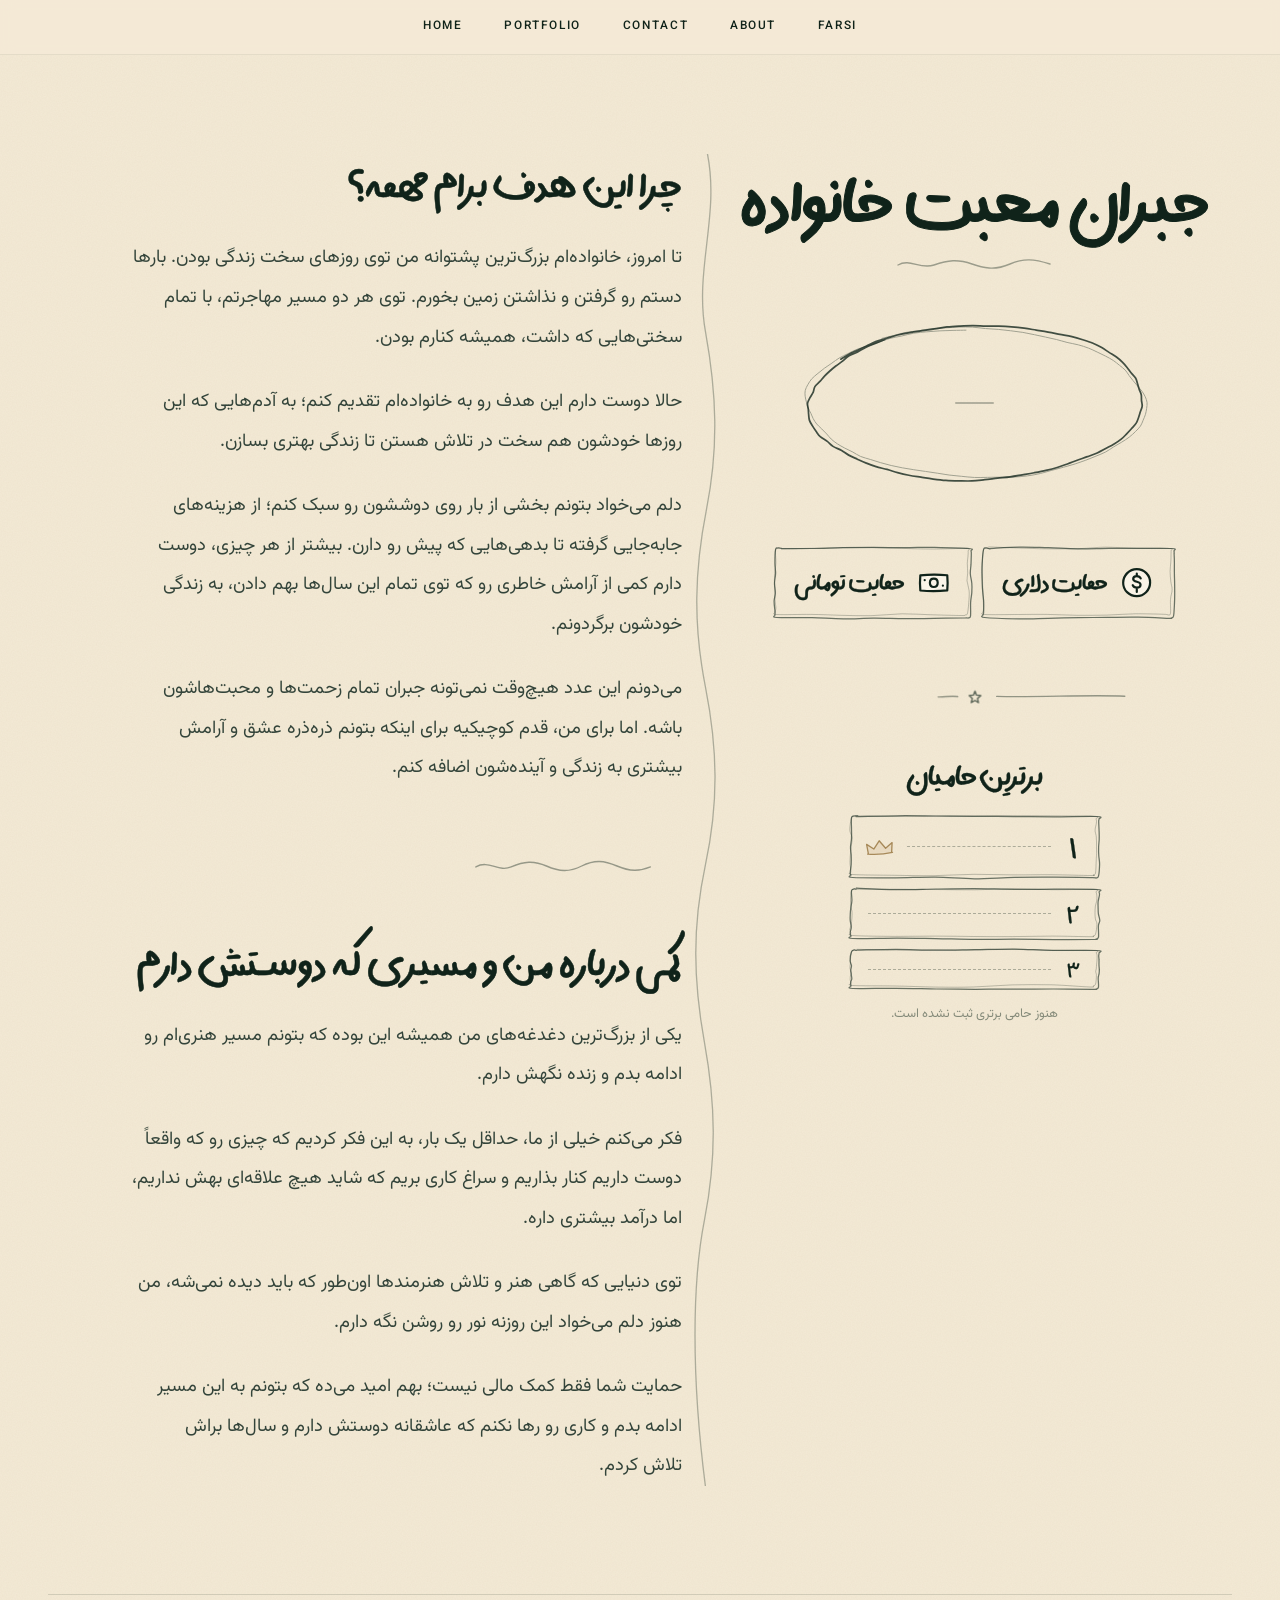
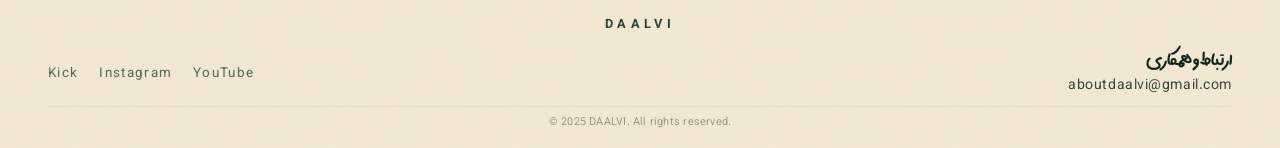
==== index.html @ 3ca4748a "rollback: remove admin panel loader" ====
<!doctype html>
<html lang="fa" dir="rtl">
<head>
<meta charset="utf-8">
<meta name="viewport" content="width=device-width,initial-scale=1">
<title>جبران محبت خانواده — DAALVI</title>
<meta name="description" content="جبران محبت خانواده">
<meta name="theme-color" content="#f4ead6">
<link rel="canonical" href="https://daalvi.com/donate">
<meta property="og:type" content="website">
<meta property="og:url" content="https://daalvi.com/donate">
<meta property="og:title" content="جبران محبت خانواده — DAALVI">
<meta property="og:locale" content="fa_IR">
<link rel="preload" href="fonts/DigiSarve.ttf" as="font" type="font/ttf" crossorigin>
<link rel="preload" href="fonts/Vazirmatn-Variable.ttf" as="font" type="font/ttf" crossorigin>
<script>(function(){var h=document.documentElement;if(!(window.matchMedia&&matchMedia('(prefers-reduced-motion: reduce)').matches)){h.classList.add('ent-pre');setTimeout(function(){h.classList.remove("ent-pre");},9000);}})();</script>
<link rel="stylesheet" href="donate.css?v=1794258700">
</head>
<body>
<a class="skip" href="#story">پرش به متن</a>

<header class="sitebar" id="siteBar"><nav id="siteNav" aria-label="Site"></nav></header>

<main class="layout">
  <section class="goalcol" id="goal" aria-labelledby="goalTitle">
    <div class="goalcol__inner">
      <h1 class="goal__title" id="goalTitle"></h1>
      <svg class="goal__rule" viewBox="0 0 160 14" aria-hidden="true" focusable="false"><path pathLength="1" d="M3 8c12-7 22 5 36 0s24-6 38-1 24 6 38 0 24-5 40 0"/></svg>
      <figure class="goal__oval" id="goalOval" role="img" aria-label="">
        <svg viewBox="0 0 420 210" aria-hidden="true" focusable="false">
          <path id="ovalProgress" class="oval__progress" pathLength="100"/>
          <path id="ovalPencilA" class="oval__pencil" pathLength="100"/>
          <path id="ovalPencilB" class="oval__pencil oval__pencil--b" pathLength="100"/>
        </svg>
        <span class="goal__pct" id="goalPct" aria-hidden="true"></span>
      </figure>
      <nav class="support" id="support" aria-label="حمایت"></nav>
      <div class="sep" aria-hidden="true"><svg viewBox="0 0 280 26" focusable="false"><path pathLength="1" d="M278 14c-34-1.6-78 1.2-118 .2" stroke-opacity=".42" stroke-width="1.3"/><path d="M140 9.3l1.35 3.7 4 .5-3 2.6.85 3.9-3.2-2.1-3.5 2 1-3.8-2.9-2.7 4-.4z" stroke-opacity=".7" stroke-width="1.2"/><path pathLength="1" d="M124 14.4c-6-1-12.4.6-18 .3" stroke-opacity=".42" stroke-width="1.3"/></svg></div>
      <section class="supporters" id="supporters" aria-labelledby="supH"></section>
    </div>
  </section>
  <div class="vline" aria-hidden="true"></div>
  <div class="storycol" id="story"></div>
</main>

<footer class="foot" id="foot"></footer>

<noscript><p class="nojs">برای دیدن این صفحه جاوااسکریپت لازم است.</p></noscript>
<script src="content.js?v=1794258700"></script>
<script src="goal-model.js?v=1794258700"></script>
<script src="donate.js?v=1794258700"></script>
</body>
</html>
---- donate.css ----
/* DAALVI /donate — v2: two columns. RTL: the goal sits on the RIGHT (first column), the story on the LEFT. Mobile: goal + links first, then the story. */
@font-face { font-family: 'DigiSarve'; src: url('fonts/DigiSarve.ttf') format('truetype'); font-weight: 400 700; font-display: swap; }
@font-face { font-family: 'Vazirmatn'; src: url('fonts/Vazirmatn-Variable.ttf') format('truetype'); font-weight: 100 900; font-display: swap; }

:root {
  --paper: #f4ead6;
  --ink: #10231a;
  --ink-soft: #33443a;
  --ink-mute: #5a6657;
  --sage: #86a077;
  --kraft: #c8a97c;
  --edge: #163422;
  --f-display: 'DigiSarve', 'Vazirmatn', Tahoma, sans-serif;
  --f-text: 'Vazirmatn', 'Segoe UI', Tahoma, sans-serif;
  --measure: 35rem;
  --gutter: clamp(1.25rem, 5vw, 3rem);
  --grain: url("data:image/svg+xml,%3Csvg xmlns='http://www.w3.org/2000/svg' width='220' height='220'%3E%3Cfilter id='n'%3E%3CfeTurbulence type='fractalNoise' baseFrequency='.8' numOctaves='2' stitchTiles='stitch'/%3E%3CfeColorMatrix values='0 0 0 0 .35 0 0 0 0 .28 0 0 0 0 .15 0 0 0 .07 0'/%3E%3C/filter%3E%3Crect width='100%25' height='100%25' filter='url(%23n)'/%3E%3C/svg%3E");
}

*, *::before, *::after { box-sizing: border-box; }
html { -webkit-text-size-adjust: 100%; }
body {
  margin: 0; min-height: 100vh; color: var(--ink-soft); background-color: var(--paper); background-image: var(--grain);
  font-family: var(--f-text); font-weight: 380; font-size: clamp(1.0625rem, 1rem + .25vw, 1.15rem);
  line-height: 2.15; text-rendering: optimizeLegibility; overflow-x: hidden;
}
.skip { position: absolute; inset-inline-start: 1rem; top: -4rem; background: var(--ink); color: var(--paper); padding: .5rem 1rem; border-radius: .4rem; z-index: 9; }
.skip:focus { top: 1rem; }
:focus-visible { outline: 2px solid var(--edge); outline-offset: 5px; border-radius: 3px; }
a { color: inherit; }

/* ---------- site menu (top) ---------- */
.sitebar { position: sticky; top: 0; z-index: 20; padding: .05rem var(--gutter) 0; background: rgba(244,234,214,.88); -webkit-backdrop-filter: blur(7px); backdrop-filter: blur(7px); border-bottom: 1px solid rgba(16,35,26,.07); }
.sitenav__list { list-style: none; margin: 0 auto; padding: 0; display: flex; flex-wrap: wrap; justify-content: center; gap: .1rem clamp(1.1rem, 4vw, 2.2rem); direction: ltr; }
.sitenav__list a, .foot__links a { text-decoration: none; letter-spacing: .14em; font-size: .74rem; font-weight: 500; text-transform: uppercase; color: var(--ink); display: inline-block; padding: .85rem .2rem; border-bottom: 1px solid transparent; min-height: 44px; }
.sitenav__list a:hover, .sitenav__list a:focus-visible, .foot__links a:hover, .foot__links a:focus-visible { border-bottom-color: currentColor; }

/* ---------- the two columns ---------- */
.layout {
  display: grid; grid-template-columns: minmax(0, 5fr) clamp(1.6rem, 4vw, 3.4rem) minmax(0, 6.4fr);   /* RTL: goal (right) | hand line | story (left) */
  max-width: 78rem; margin: 0 auto; padding: clamp(1.5rem, 5vh, 3.5rem) var(--gutter) clamp(3rem, 8vh, 6rem); align-items: stretch;
}
.goalcol__inner { position: sticky; top: clamp(4.5rem, 9vh, 6rem); padding: clamp(1rem, 6vh, 4rem) 0 2rem; text-align: center; }

/* the one hand-drawn vertical line between the columns */
.vline {
  background: url("data:image/svg+xml,%3Csvg xmlns='http://www.w3.org/2000/svg' viewBox='0 0 10 600' preserveAspectRatio='none'%3E%3Cpath d='M5 0c2.4 28-2.6 52-.4 80s2.6 52 .2 80-2.6 52-.2 80 2.6 52 0 80-2.4 52-.2 80 2.4 52 0 80s-2.6 70 .2 120' fill='none' stroke='%2310231a' stroke-opacity='.3' stroke-width='1.3' stroke-linecap='round' vector-effect='non-scaling-stroke'/%3E%3C/svg%3E") center top / 100% 100% no-repeat;
  margin-block: clamp(2rem, 6vh, 4rem) 0;
}

/* ---------- goal ---------- */
.goal__title {
  margin: 0; font-family: var(--f-display); font-weight: 400; color: var(--ink);
  font-size: clamp(2.7rem, 1.2rem + 3.9vw, 4.9rem); line-height: 1.4; word-spacing: .08em;
  -webkit-text-stroke: .014em currentColor; text-wrap: balance;
}
.goal__rule { display: block; width: clamp(7rem, 14vw, 10rem); height: auto; margin: .35rem auto 0; fill: none; stroke: var(--ink); stroke-opacity: .38; stroke-width: 1.4; stroke-linecap: round; }
.goal__oval { position: relative; margin: clamp(1.6rem, 4vh, 2.6rem) auto 0; width: min(100%, 24rem); aspect-ratio: 2 / 1; display: grid; place-items: center; }
.goal__oval svg { position: absolute; inset: 0; width: 100%; height: 100%; overflow: visible; }
.oval__pencil { fill: none; stroke: var(--ink); stroke-width: 1.7; stroke-linecap: round; stroke-linejoin: round; opacity: .78; vector-effect: non-scaling-stroke; }
.oval__pencil--b { stroke-width: 1; opacity: .35; }
.oval__progress { fill: none; stroke: var(--sage); stroke-width: 9; stroke-linecap: round; opacity: 0; transition: stroke-dasharray 1.6s cubic-bezier(.22,.7,.2,1), opacity .6s; vector-effect: non-scaling-stroke; }
.goal__pct { position: relative; font-family: var(--f-display); color: var(--ink); direction: rtl; line-height: 1; font-size: clamp(3.8rem, 2rem + 4.6vw, 6.4rem); -webkit-text-stroke: .03em currentColor; padding-top: .08em; }
.goal__sign { font-size: .62em; margin-inline-start: .08em; -webkit-text-stroke-width: .02em; }
.goal__oval.is-empty::after { content: ''; position: absolute; inset: 0; margin: auto; height: 2px; width: 2.4rem; border-radius: 2px; background: var(--ink); opacity: .28; }

/* ---------- donation links: two elongated, softly hand-drawn rectangles; cream at rest, a muted green tint and a small lift on hover ---------- */
.support { margin-top: clamp(2rem, 5.5vh, 3.2rem); }
.support__list { list-style: none; margin: 0 auto; padding: 0; display: flex; flex-wrap: wrap; justify-content: center; gap: .8rem; }
.support__link {
  position: relative; display: flex; align-items: center; gap: .7rem; text-decoration: none; color: var(--ink); border-radius: 6px;
  font-family: var(--f-display); font-size: clamp(1.3rem, 1rem + .7vw, 1.5rem); line-height: 1.4; padding: 1rem 1.15rem; min-height: 48px;
  -webkit-text-stroke: .012em currentColor; background: transparent;
  transition: transform .4s cubic-bezier(.3,.7,.3,1), background-color .4s ease, box-shadow .4s ease;
}
.support__link:hover, .support__link:focus-visible { transform: translateY(-3px); background-color: color-mix(in srgb, var(--sage) 26%, transparent); box-shadow: 0 12px 20px -16px rgba(16,35,26,.55); }
.support__icon { display: grid; place-items: center; width: 2.35rem; height: 2.35rem; flex: none; transition: transform .45s cubic-bezier(.3,.7,.3,1); }
.support__icon svg { width: 100%; height: 100%; fill: none; stroke: currentColor; stroke-width: 1.4; stroke-linecap: round; stroke-linejoin: round; -webkit-text-stroke: 0; }
.support__icon svg path:first-child { fill: rgba(255,252,244,.62); }
.support__link:hover .support__icon, .support__link:focus-visible .support__icon { transform: rotate(-7deg); }
svg.hd { position: absolute; inset: 0; overflow: visible; pointer-events: none; }
svg.hd path { fill: none; stroke: var(--ink); stroke-linecap: round; stroke-linejoin: round; stroke-width: 1.25; stroke-opacity: .6; transition: stroke-opacity .35s; }
svg.hd path.b { stroke-width: .9; stroke-opacity: .28; }
.support__link:hover svg.hd path.a, .support__link:focus-visible svg.hd path.a { stroke-opacity: .85; }

/* ---------- top supporters: empty state, small outlined slots stacked vertically ---------- */
.sep { display: block; width: min(100%, 19rem); margin: clamp(3.2rem, 7vh, 4rem) auto clamp(2.2rem, 5vh, 2.8rem); pointer-events: none; }
.sep svg { display: block; width: 100%; height: auto; overflow: visible; fill: none; stroke: var(--ink); stroke-linecap: round; stroke-linejoin: round; }
.supporters { margin-top: 0; text-align: center; }
.sup__h { margin: 0 0 1rem; font-family: var(--f-display); font-weight: 400; color: var(--ink); font-size: clamp(1.55rem, 1.1rem + 1vw, 2rem); line-height: 1.5; -webkit-text-stroke: .012em currentColor; }
.slots { list-style: none; margin: 0 auto; padding: 0; display: grid; gap: .7rem; width: min(100%, 15.5rem); }
.slot { position: relative; display: flex; align-items: center; gap: .85rem; padding: 0 1.1rem; border-radius: 6px; background: transparent; }
.slot:nth-child(1) { height: 3.9rem; } .slot:nth-child(2) { height: 3.1rem; } .slot:nth-child(3) { height: 2.45rem; }
.slot__n { font-family: var(--f-display); color: var(--ink); -webkit-text-stroke: .01em currentColor; min-width: 1rem; text-align: center; line-height: 1; }
.slot:nth-child(1) .slot__n { font-size: 1.7rem; } .slot:nth-child(2) .slot__n { font-size: 1.4rem; } .slot:nth-child(3) .slot__n { font-size: 1.2rem; }
.slot__line { flex: 1; border-top: 1px dashed rgba(16,35,26,.3); }
.slot__crown { position: absolute; inset-inline-end: .85rem; top: 50%; width: 1.95rem; height: auto; transform: translateY(-50%) rotate(-4deg); fill: rgba(200,169,124,.22); stroke: #9a7a45; stroke-opacity: .85; stroke-width: 1.7; stroke-linecap: round; stroke-linejoin: round; }
.slot:first-child .slot__line { margin-inline-end: 2.4rem; }
.sup__note { margin: .9rem auto 0; max-width: 21rem; font-size: .8rem; line-height: 1.8; color: var(--ink-mute); opacity: .72; }

/* ---------- story column ---------- */
.storycol { padding-top: clamp(1rem, 6vh, 4rem); }
.sec { position: relative; padding: 0 0 clamp(3rem, 8vh, 5rem); }
.sec + .sec { padding-top: clamp(3rem, 8vh, 5rem); }
.sec + .sec::before {     /* the pause between the two parts */
  content: ''; position: absolute; top: 0; inset-inline: 0; height: 12px; width: min(13rem, 50%);
  background: url("data:image/svg+xml,%3Csvg xmlns='http://www.w3.org/2000/svg' viewBox='0 0 224 12'%3E%3Cpath d='M2 7c14-8 24 6 38 0s24-7 38-1 24 7 38 0 24-6 38 0 24 6 36 1' fill='none' stroke='%2310231a' stroke-opacity='.4' stroke-width='1.5' stroke-linecap='round'/%3E%3C/svg%3E") center/100% 100% no-repeat;
}
.sec:last-child { padding-bottom: 0; }
.sec__h { margin: 0 0 1.3rem; font-family: var(--f-display); font-weight: 400; color: var(--ink); font-size: clamp(1.8rem, 1.2rem + 1.7vw, 2.55rem); line-height: 1.55; word-spacing: .06em; -webkit-text-stroke: .012em currentColor; text-wrap: balance; }
.sec__body { max-width: var(--measure); }
.sec__body p { margin: 0 0 1.35em; text-wrap: pretty; hanging-punctuation: first; }
.sec__body p:last-child { margin-bottom: 0; }

/* ---------- footer (F4): brand on top, two columns, a tiny copyright line below ---------- */
.foot { max-width: 78rem; margin: clamp(1.2rem, 4vh, 2.4rem) auto 0; width: calc(100% - 2 * var(--gutter)); border-top: 1px solid rgba(16,35,26,.14); padding: .55rem 0 1.05rem;
  display: grid; grid-template-columns: 1fr 1fr; row-gap: .1rem; align-items: center; }
.foot__brand { grid-column: 1 / -1; text-align: center; margin-bottom: .1rem; }
.foot__sig { font-weight: 700; font-size: .8rem; letter-spacing: .34em; color: var(--ink); opacity: .85; text-decoration: none; display: inline-block; padding: .25rem .2rem; border-bottom: 1px solid transparent; direction: ltr; transition: opacity .3s, border-color .3s; }
.foot__sig:hover, .foot__sig:focus-visible { opacity: 1; border-bottom-color: currentColor; }
.foot__col { display: flex; flex-direction: column; gap: .05rem; min-width: 0; }
.foot__reach { align-items: flex-start; }                 /* RTL: sits on the right, under the goal column */
.foot__meta { align-items: flex-start; text-align: left; direction: ltr; }
.foot__h { font-family: var(--f-display); font-size: 1.12rem; line-height: 1.5; color: var(--ink); text-decoration: none; -webkit-text-stroke: .01em currentColor; }
.foot__mail { font-size: .88rem; line-height: 1.6; letter-spacing: .04em; color: var(--ink-soft); text-decoration: none; direction: ltr; border-bottom: 1px solid transparent; align-self: flex-start; transition: color .3s, border-color .3s; }
.foot__h:hover, .foot__h:focus-visible { text-decoration: underline; text-underline-offset: 4px; text-decoration-thickness: 1px; }
.foot__mail:hover, .foot__mail:focus-visible { color: var(--ink); border-bottom-color: currentColor; }
.foot__links { list-style: none; margin: 0; padding: 0; display: flex; gap: 0 1.3rem; }
.foot__links a { display: inline-block; padding: .15rem 0; min-height: 0; color: var(--ink-mute); letter-spacing: .1em; text-transform: none; font-size: .84rem; font-weight: 400; text-decoration: none; border-bottom: 1px solid transparent; }
.foot__links a:hover, .foot__links a:focus-visible { color: var(--ink); border-bottom-color: currentColor; }
.foot__legal { grid-column: 1 / -1; margin: .35rem 0 0; padding-top: .45rem; border-top: 1px solid rgba(16,35,26,.08); text-align: center; font-size: .68rem; line-height: 1.6; letter-spacing: .02em; color: var(--ink-mute); opacity: .62; direction: ltr; }
@media (max-width: 40rem) {        /* mobile: stacked and centred */
  .foot { grid-template-columns: 1fr; row-gap: .45rem; text-align: center; }
  .foot__reach, .foot__meta { align-items: center; text-align: center; }
  .foot__mail { align-self: center; }
}
.nojs { text-align: center; padding: 2rem; }

/* ---------- mobile / narrow: goal and links first, then the stories ---------- */
@media (max-width: 60rem) {
  .layout { grid-template-columns: minmax(0, 1fr); padding-top: .5rem; }
  .goalcol__inner { position: static; padding: clamp(1.5rem, 5vh, 3rem) 0 0; }
  .vline { height: 14px; margin: clamp(2.5rem, 7vh, 4rem) auto 0; width: min(14rem, 55%);
    background: url("data:image/svg+xml,%3Csvg xmlns='http://www.w3.org/2000/svg' viewBox='0 0 224 12'%3E%3Cpath d='M2 7c14-8 24 6 38 0s24-7 38-1 24 7 38 0 24-6 38 0 24 6 36 1' fill='none' stroke='%2310231a' stroke-opacity='.4' stroke-width='1.5' stroke-linecap='round'/%3E%3C/svg%3E") center/100% 100% no-repeat; }
  .storycol { padding-top: clamp(2.5rem, 7vh, 4rem); }
  .sec__body { max-width: none; }
}
@media (prefers-reduced-motion: reduce) {
  *, *::before, *::after { transition: none !important; animation: none !important; }
}
@media (forced-colors: active) { .support__link::after { background: LinkText; opacity: 1; } }
@media (max-width: 26rem) { .sitenav__list { gap: .1rem .85rem; } .sitenav__list a { font-size: .78rem; letter-spacing: .1em; padding-inline: .1rem; } }

/* ---------- entrance (E5): short, calm, opacity/transform only (no layout shift) ---------- */
@keyframes eFade { from { opacity: 0; } to { opacity: 1; } }
@keyframes eDraw { from { stroke-dashoffset: 1; } to { stroke-dashoffset: 0; } }
@keyframes ePop { from { opacity: 0; transform: scale(.5) rotate(-20deg); } to { opacity: 1; transform: none; } }
@keyframes eIcon { from { opacity: 0; transform: translateY(9px) scale(.78); } to { opacity: 1; transform: none; } }
html.ent-pre .goal__title, html.ent-pre .goal__oval, html.ent-pre .support__list li, html.ent-pre .supporters, html.ent-pre .sec__h, html.ent-pre .sec__body p, html.ent-pre .sitenav__list, html.ent-pre .foot { opacity: 0; }
html.ent-pre .goal__rule path, html.ent-pre .sep path:not(:nth-child(2)) { stroke-dasharray: 1; stroke-dashoffset: 1; }
html.ent-pre .sep path:nth-child(2) { opacity: 0; transform: scale(.5); transform-box: fill-box; transform-origin: center; }
html.ent-pre .support__icon { opacity: 0; }
html:not(.ready) .vline, html:not(.ready) .sec + .sec::before { opacity: 0; }
html.ent-go .goal__title, html.ent-go .goal__oval, html.ent-go .support__list li, html.ent-go .supporters, html.ent-go .sec__h, html.ent-go .sec__body p, html.ent-go .sitenav__list, html.ent-go .foot { animation: eFade .55s ease var(--d, 0ms) both; }
html.ent-go .goal__rule path { stroke-dasharray: 1; animation: eDraw .9s cubic-bezier(.22,.7,.2,1) .25s both; }
html.ent-go .sep path:not(:nth-child(2)) { stroke-dasharray: 1; animation: eDraw .8s cubic-bezier(.22,.7,.2,1) calc(var(--d, 0ms) + 100ms) both; }
html.ent-go .sep path:nth-child(2) { transform-box: fill-box; transform-origin: center; animation: ePop .5s cubic-bezier(.3,1.4,.5,1) calc(var(--d, 0ms) + 550ms) both; }
html.ent-go .vline { animation: eFade .6s ease .15s both; }
html.ent-go .sec + .sec::before { animation: eFade .6s ease .3s both; }
/* icons: a gentle rise with a small scale-up, slightly after their button; 'backwards' fill so the hover animation keeps working afterwards */
html.ent-go .support__icon { animation: eIcon .7s cubic-bezier(.22,.7,.2,1) calc(var(--d, 0ms) + 160ms) backwards; }
@media (prefers-reduced-motion: reduce) {
  html.ent-pre .goal__title, html.ent-pre .goal__oval, html.ent-pre .support__list li, html.ent-pre .supporters, html.ent-pre .sec__h, html.ent-pre .sec__body p, html.ent-pre .sitenav__list, html.ent-pre .foot, html.ent-pre .support__icon { opacity: 1; }
  html.ent-go * { animation: none !important; }
}
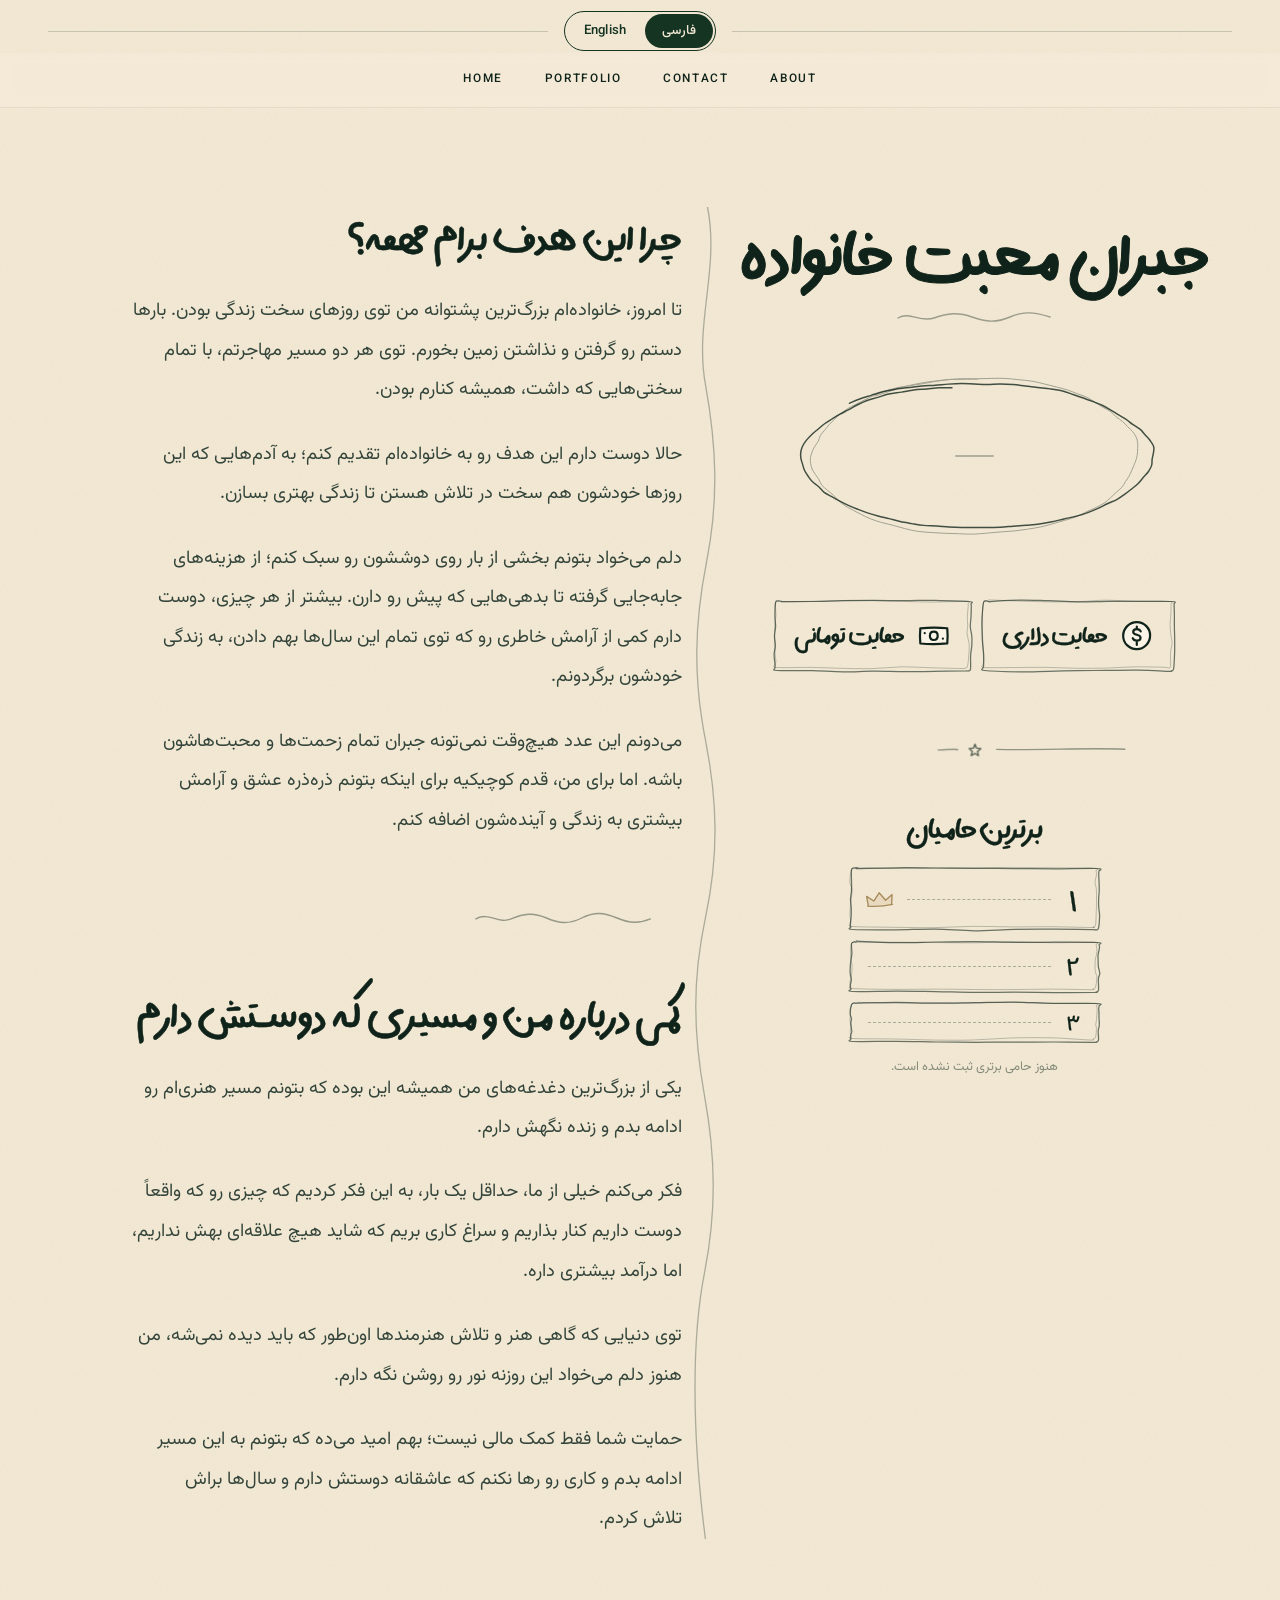
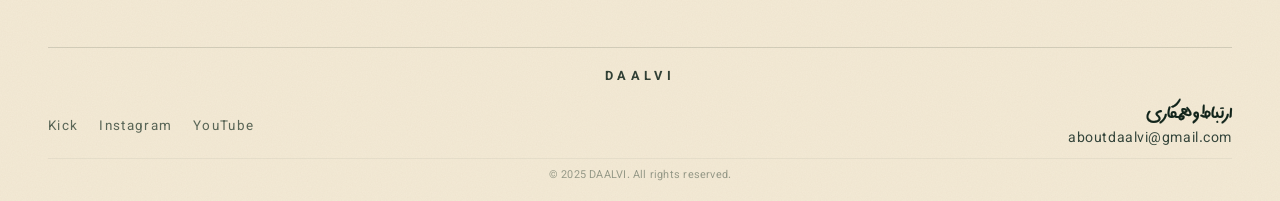
==== commit 02ff09ac: "donate: English | فارسی language switch (Persian default, English overlay); drop redundant FARSI men" ====
--- a/index.html
+++ b/index.html
@@ -11,13 +11,17 @@
 <meta property="og:url" content="https://daalvi.com/donate">
 <meta property="og:title" content="جبران محبت خانواده — DAALVI">
 <meta property="og:locale" content="fa_IR">
+<script>(function(){var l='fa',m=/[?&]lang=(en|fa)/.exec(location.search);try{if(m){l=m[1];localStorage.setItem('donateLang',l)}else if(localStorage.getItem('donateLang')==='en')l='en'}catch(e){if(m)l=m[1]}window.DLANG=l;if(l==='en'){var h=document.documentElement;h.lang='en';h.classList.add('en');document.title="Giving Back My Family’s Love — DAALVI"}})();</script>
 <link rel="preload" href="fonts/DigiSarve.ttf" as="font" type="font/ttf" crossorigin>
 <link rel="preload" href="fonts/Vazirmatn-Variable.ttf" as="font" type="font/ttf" crossorigin>
 <script>(function(){var h=document.documentElement;if(!(window.matchMedia&&matchMedia('(prefers-reduced-motion: reduce)').matches)){h.classList.add('ent-pre');setTimeout(function(){h.classList.remove("ent-pre");},9000);}})();</script>
-<link rel="stylesheet" href="donate.css?v=1794258700">
+<link rel="stylesheet" href="donate.css?v=1794300001">
 </head>
 <body>
 <a class="skip" href="#story">پرش به متن</a>
+
+<div class="langbar"><div class="langsw" role="group" aria-label="Language / زبان"><a href="?lang=en" lang="en" id="lgEn">English</a><a href="?lang=fa" lang="fa" id="lgFa">فارسی</a></div></div>
+<script>(function(){var e=window.DLANG==='en',a=document.getElementById(e?'lgEn':'lgFa');a.className='on';a.setAttribute('aria-current','true');a.removeAttribute('href')})();</script>
 
 <header class="sitebar" id="siteBar"><nav id="siteNav" aria-label="Site"></nav></header>
 
@@ -46,8 +50,9 @@
 <footer class="foot" id="foot"></footer>
 
 <noscript><p class="nojs">برای دیدن این صفحه جاوااسکریپت لازم است.</p></noscript>
-<script src="content.js?v=1794258700"></script>
-<script src="goal-model.js?v=1794258700"></script>
-<script src="donate.js?v=1794258700"></script>
+<script src="content.js?v=1794300001"></script>
+<script src="goal-model.js?v=1794300001"></script>
+<script src="donate.js?v=1794300001"></script>
+<script>/* admin panel: Ctrl+Shift+E (same shortcut as Nur). The panel code is downloaded only then; visitors never get it. Inside the daalvi.com embed (an iframe) Chrome blocks private-network requests, so there the shortcut opens this same page as a top-level tab with #admin, where the panel opens itself. */(function(){var on=false;function framed(){try{return window.top!==window.self}catch(e){return true}}function load(cb){if(window.DonatePanel){cb();return}if(on)return;on=true;var s=document.createElement("script");s.src="panel.js?v=1";s.onload=cb;s.onerror=function(){on=false};document.head.appendChild(s)}document.addEventListener("keydown",function(e){if(e.ctrlKey&&e.shiftKey&&!e.altKey&&!e.metaKey&&(e.code==="KeyE"||e.key==="E"||e.key==="e")){e.preventDefault();if(framed()){window.open("https://daalx4.github.io/daalvi-donate/#admin","_blank","noopener");return}if(window.DonatePanel){window.DonatePanel.toggle();return}load(function(){window.DonatePanel.open()})}});if(!framed()&&location.hash==="#admin"){try{history.replaceState(null,"",location.pathname+location.search)}catch(e){}load(function(){window.DonatePanel.open()})}})();</script>
 </body>
 </html>
--- a/donate.css
+++ b/donate.css
@@ -173,3 +173,16 @@
   html.ent-pre .goal__title, html.ent-pre .goal__oval, html.ent-pre .support__list li, html.ent-pre .supporters, html.ent-pre .sec__h, html.ent-pre .sec__body p, html.ent-pre .sitenav__list, html.ent-pre .foot, html.ent-pre .support__icon { opacity: 1; }
   html.ent-go * { animation: none !important; }
 }
+
+/* language switch (English | فارسی) */
+.langbar { display: flex; align-items: center; gap: 1rem; padding: .7rem var(--gutter) .1rem; direction: ltr; }
+.langbar::before, .langbar::after { content: ""; flex: 1; height: 1px; background: rgba(16,35,26,.18); }
+.langsw { display: inline-flex; align-items: center; border: 1.5px solid var(--edge); border-radius: 99px; padding: 2px; gap: 2px; }
+.langsw a { font: 500 .82rem/1 'Vazirmatn', sans-serif; color: var(--edge); padding: .6rem 1.05rem; min-height: 34px; box-sizing: border-box; display: inline-flex; align-items: center; border-radius: 99px; text-decoration: none; letter-spacing: .02em; }
+.langsw a.on { background: var(--edge); color: var(--paper); }
+.langsw a:not(.on):hover, .langsw a:focus-visible { background: rgba(22,52,34,.1); outline: none; }
+html.en { --f-display: Georgia, 'Times New Roman', serif; }
+html.en .goalcol, html.en .storycol, html.en .foot__reach { direction: ltr; }
+html.en .goal__title, html.en .sec__h, html.en .goal__pct, html.en .slot__n, html.en .sup__h { letter-spacing: 0; word-spacing: 0; font-variant-numeric: lining-nums; }
+html.en .goal__title { line-height: 1.2; }
+html.en .sec__body p { line-height: 1.8; }
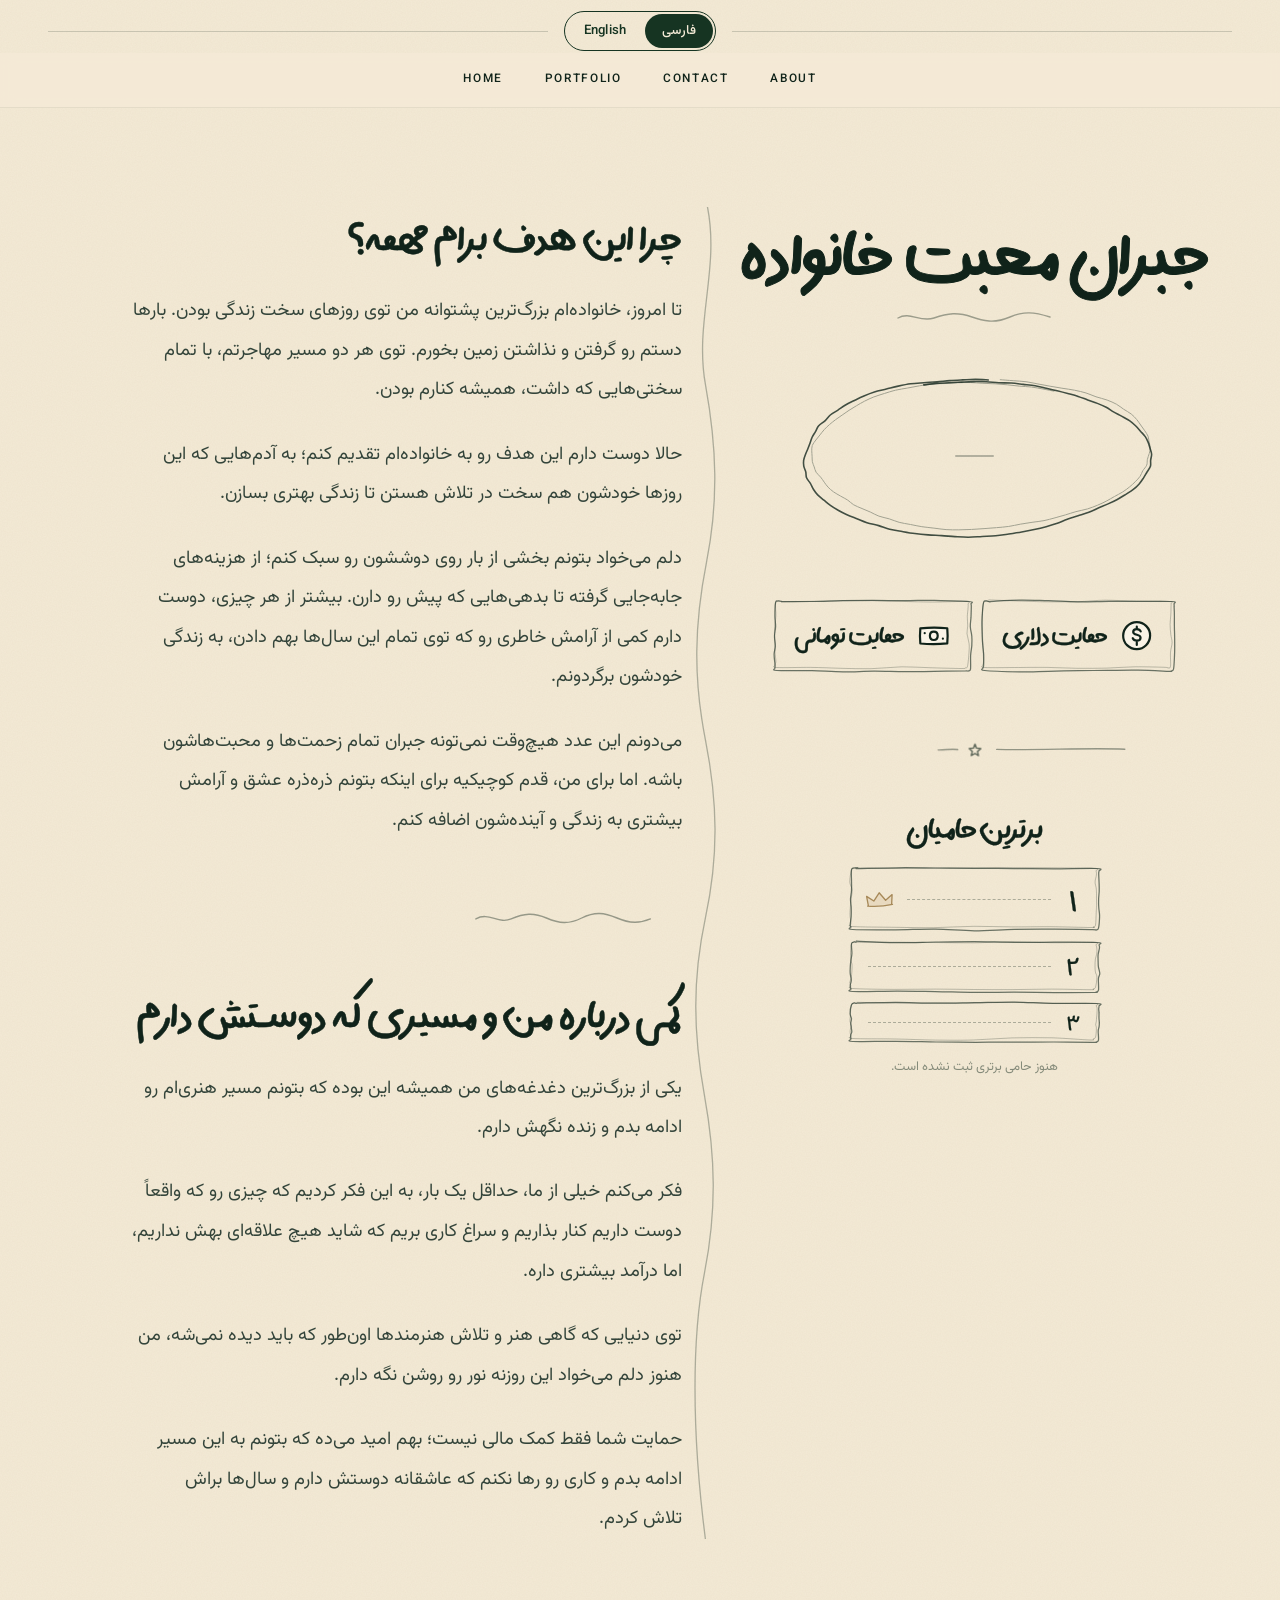
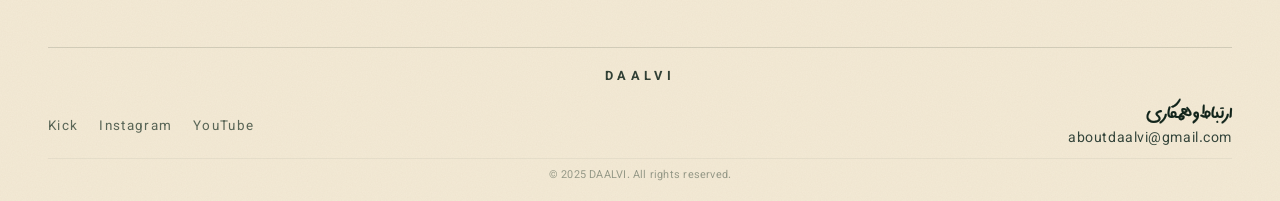
==== commit dc8c45f2: "donate: refined English text (approved wording) Co-Authored-By: Claude Sonnet 5.5 <noreply@anthropic" ====
--- a/index.html
+++ b/index.html
@@ -15,7 +15,7 @@
 <link rel="preload" href="fonts/DigiSarve.ttf" as="font" type="font/ttf" crossorigin>
 <link rel="preload" href="fonts/Vazirmatn-Variable.ttf" as="font" type="font/ttf" crossorigin>
 <script>(function(){var h=document.documentElement;if(!(window.matchMedia&&matchMedia('(prefers-reduced-motion: reduce)').matches)){h.classList.add('ent-pre');setTimeout(function(){h.classList.remove("ent-pre");},9000);}})();</script>
-<link rel="stylesheet" href="donate.css?v=1794300001">
+<link rel="stylesheet" href="donate.css?v=1794300002">
 </head>
 <body>
 <a class="skip" href="#story">پرش به متن</a>
@@ -50,9 +50,9 @@
 <footer class="foot" id="foot"></footer>
 
 <noscript><p class="nojs">برای دیدن این صفحه جاوااسکریپت لازم است.</p></noscript>
-<script src="content.js?v=1794300001"></script>
-<script src="goal-model.js?v=1794300001"></script>
-<script src="donate.js?v=1794300001"></script>
+<script src="content.js?v=1794300002"></script>
+<script src="goal-model.js?v=1794300002"></script>
+<script src="donate.js?v=1794300002"></script>
 <script>/* admin panel: Ctrl+Shift+E (same shortcut as Nur). The panel code is downloaded only then; visitors never get it. Inside the daalvi.com embed (an iframe) Chrome blocks private-network requests, so there the shortcut opens this same page as a top-level tab with #admin, where the panel opens itself. */(function(){var on=false;function framed(){try{return window.top!==window.self}catch(e){return true}}function load(cb){if(window.DonatePanel){cb();return}if(on)return;on=true;var s=document.createElement("script");s.src="panel.js?v=1";s.onload=cb;s.onerror=function(){on=false};document.head.appendChild(s)}document.addEventListener("keydown",function(e){if(e.ctrlKey&&e.shiftKey&&!e.altKey&&!e.metaKey&&(e.code==="KeyE"||e.key==="E"||e.key==="e")){e.preventDefault();if(framed()){window.open("https://daalx4.github.io/daalvi-donate/#admin","_blank","noopener");return}if(window.DonatePanel){window.DonatePanel.toggle();return}load(function(){window.DonatePanel.open()})}});if(!framed()&&location.hash==="#admin"){try{history.replaceState(null,"",location.pathname+location.search)}catch(e){}load(function(){window.DonatePanel.open()})}})();</script>
 </body>
 </html>
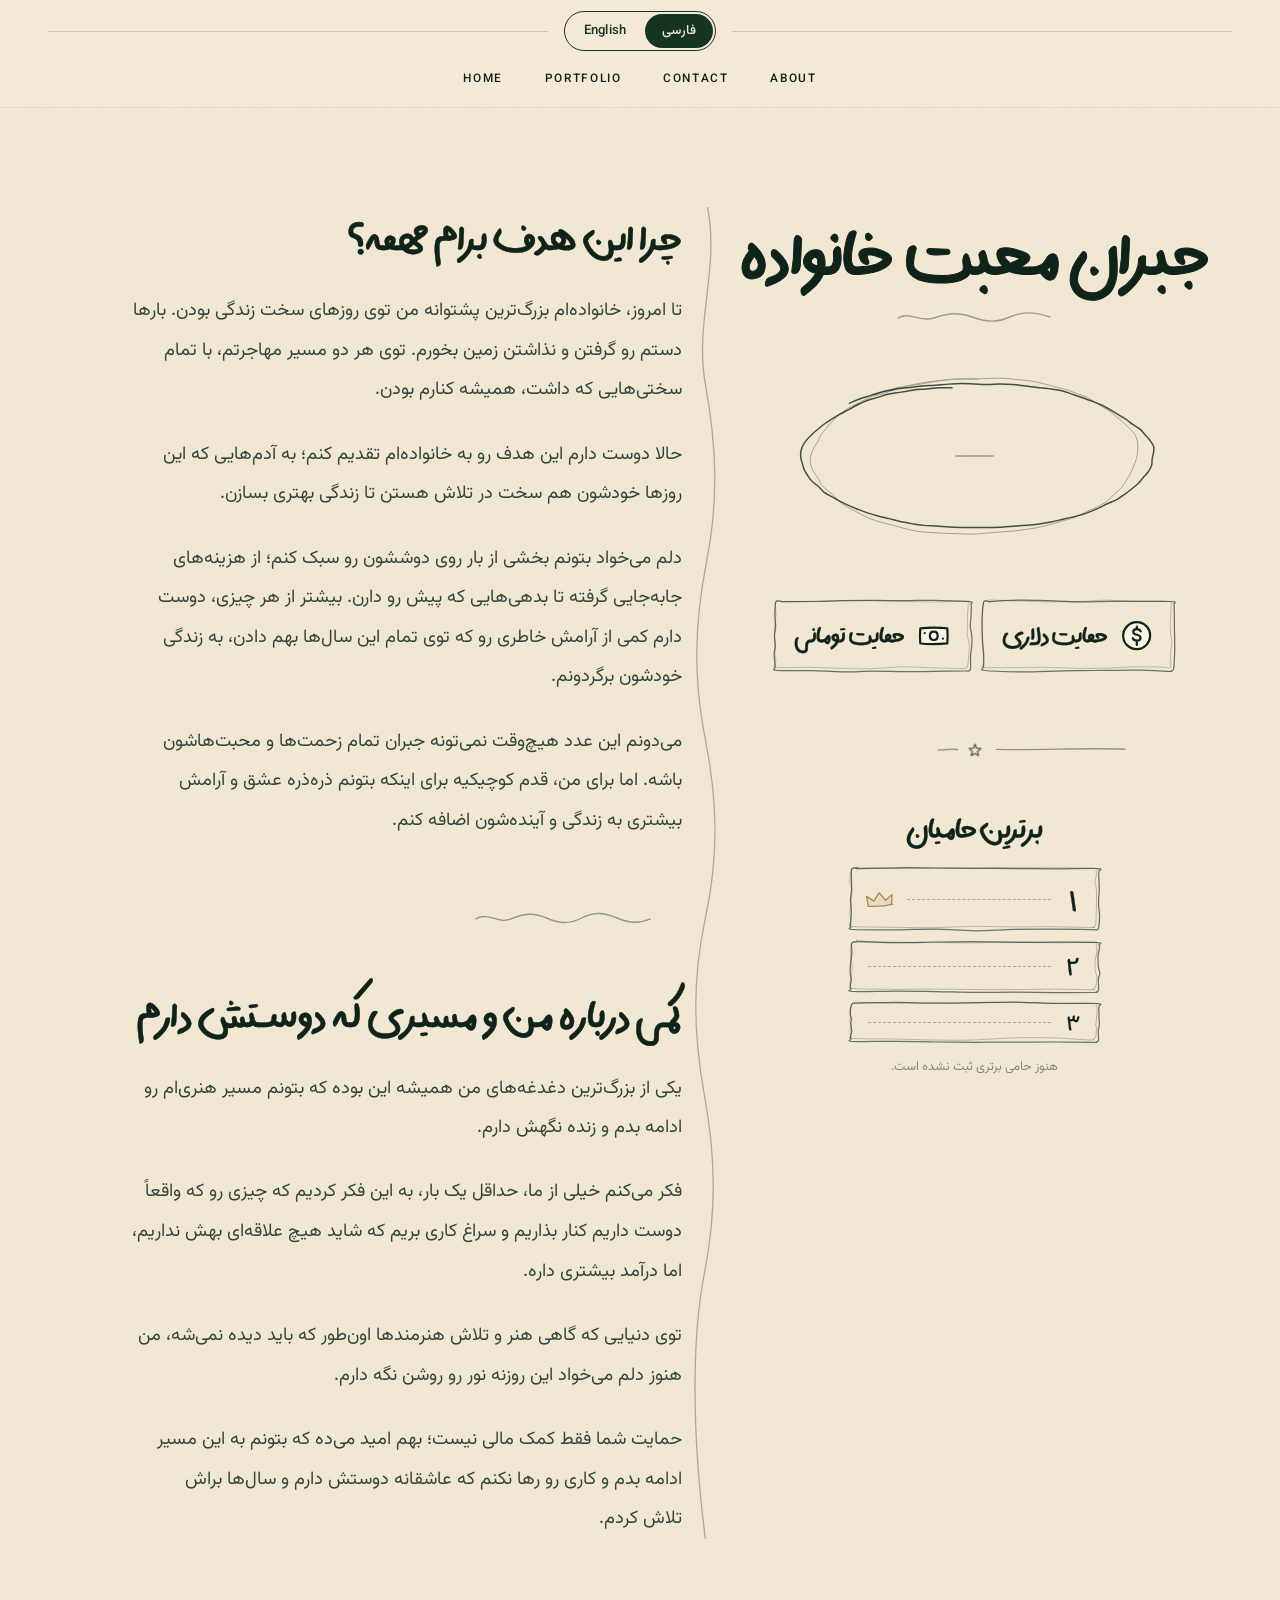
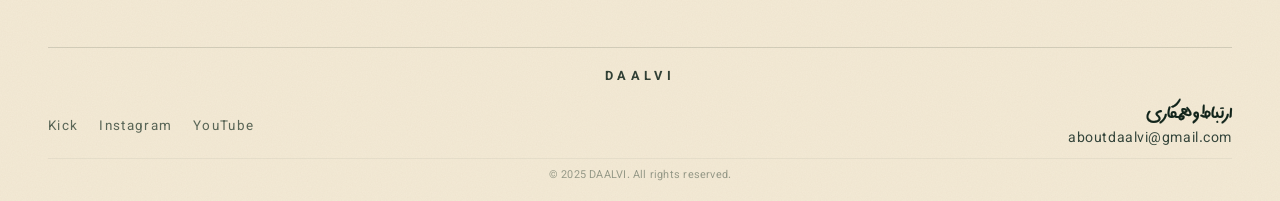
==== commit 89cf2cd6: "donate: sticky language switch + menu; English footer contact aligned right Co-Authored-By: Claude S" ====
--- a/index.html
+++ b/index.html
@@ -11,19 +11,21 @@
 <meta property="og:url" content="https://daalvi.com/donate">
 <meta property="og:title" content="جبران محبت خانواده — DAALVI">
 <meta property="og:locale" content="fa_IR">
-<script>(function(){var l='fa',m=/[?&]lang=(en|fa)/.exec(location.search);try{if(m){l=m[1];localStorage.setItem('donateLang',l)}else if(localStorage.getItem('donateLang')==='en')l='en'}catch(e){if(m)l=m[1]}window.DLANG=l;if(l==='en'){var h=document.documentElement;h.lang='en';h.classList.add('en');document.title="Giving Back My Family’s Love — DAALVI"}})();</script>
+<script>(function(){var l='fa',m=/[?&]lang=(en|fa)/.exec(location.search);try{if(m){l=m[1];localStorage.setItem('donateLang',l)}else if(localStorage.getItem('donateLang')==='en')l='en'}catch(e){if(m)l=m[1]}window.DLANG=l;if(l==='en'){var h=document.documentElement;h.lang='en';h.classList.add('en');document.title="For My Family — DAALVI"}})();</script>
 <link rel="preload" href="fonts/DigiSarve.ttf" as="font" type="font/ttf" crossorigin>
 <link rel="preload" href="fonts/Vazirmatn-Variable.ttf" as="font" type="font/ttf" crossorigin>
 <script>(function(){var h=document.documentElement;if(!(window.matchMedia&&matchMedia('(prefers-reduced-motion: reduce)').matches)){h.classList.add('ent-pre');setTimeout(function(){h.classList.remove("ent-pre");},9000);}})();</script>
-<link rel="stylesheet" href="donate.css?v=1794300002">
+<link rel="stylesheet" href="donate.css?v=1794300003">
 </head>
 <body>
 <a class="skip" href="#story">پرش به متن</a>
 
+<div class="topstick">
 <div class="langbar"><div class="langsw" role="group" aria-label="Language / زبان"><a href="?lang=en" lang="en" id="lgEn">English</a><a href="?lang=fa" lang="fa" id="lgFa">فارسی</a></div></div>
 <script>(function(){var e=window.DLANG==='en',a=document.getElementById(e?'lgEn':'lgFa');a.className='on';a.setAttribute('aria-current','true');a.removeAttribute('href')})();</script>
 
 <header class="sitebar" id="siteBar"><nav id="siteNav" aria-label="Site"></nav></header>
+</div>
 
 <main class="layout">
   <section class="goalcol" id="goal" aria-labelledby="goalTitle">
@@ -50,9 +52,9 @@
 <footer class="foot" id="foot"></footer>
 
 <noscript><p class="nojs">برای دیدن این صفحه جاوااسکریپت لازم است.</p></noscript>
-<script src="content.js?v=1794300002"></script>
-<script src="goal-model.js?v=1794300002"></script>
-<script src="donate.js?v=1794300002"></script>
+<script src="content.js?v=1794300003"></script>
+<script src="goal-model.js?v=1794300003"></script>
+<script src="donate.js?v=1794300003"></script>
 <script>/* admin panel: Ctrl+Shift+E (same shortcut as Nur). The panel code is downloaded only then; visitors never get it. Inside the daalvi.com embed (an iframe) Chrome blocks private-network requests, so there the shortcut opens this same page as a top-level tab with #admin, where the panel opens itself. */(function(){var on=false;function framed(){try{return window.top!==window.self}catch(e){return true}}function load(cb){if(window.DonatePanel){cb();return}if(on)return;on=true;var s=document.createElement("script");s.src="panel.js?v=1";s.onload=cb;s.onerror=function(){on=false};document.head.appendChild(s)}document.addEventListener("keydown",function(e){if(e.ctrlKey&&e.shiftKey&&!e.altKey&&!e.metaKey&&(e.code==="KeyE"||e.key==="E"||e.key==="e")){e.preventDefault();if(framed()){window.open("https://daalx4.github.io/daalvi-donate/#admin","_blank","noopener");return}if(window.DonatePanel){window.DonatePanel.toggle();return}load(function(){window.DonatePanel.open()})}});if(!framed()&&location.hash==="#admin"){try{history.replaceState(null,"",location.pathname+location.search)}catch(e){}load(function(){window.DonatePanel.open()})}})();</script>
 </body>
 </html>
--- a/donate.css
+++ b/donate.css
@@ -182,7 +182,10 @@
 .langsw a.on { background: var(--edge); color: var(--paper); }
 .langsw a:not(.on):hover, .langsw a:focus-visible { background: rgba(22,52,34,.1); outline: none; }
 html.en { --f-display: Georgia, 'Times New Roman', serif; }
-html.en .goalcol, html.en .storycol, html.en .foot__reach { direction: ltr; }
+html.en .goalcol, html.en .storycol { direction: ltr; }
 html.en .goal__title, html.en .sec__h, html.en .goal__pct, html.en .slot__n, html.en .sup__h { letter-spacing: 0; word-spacing: 0; font-variant-numeric: lining-nums; }
 html.en .goal__title { line-height: 1.2; }
 html.en .sec__body p { line-height: 1.8; }
+.topstick { position: sticky; top: 0; z-index: 20; background: rgba(244,234,214,.92); -webkit-backdrop-filter: blur(7px); backdrop-filter: blur(7px); }
+.topstick .sitebar { position: static; background: none; -webkit-backdrop-filter: none; backdrop-filter: none; }
+.goalcol__inner { top: clamp(6.5rem, 11vh, 8rem); }
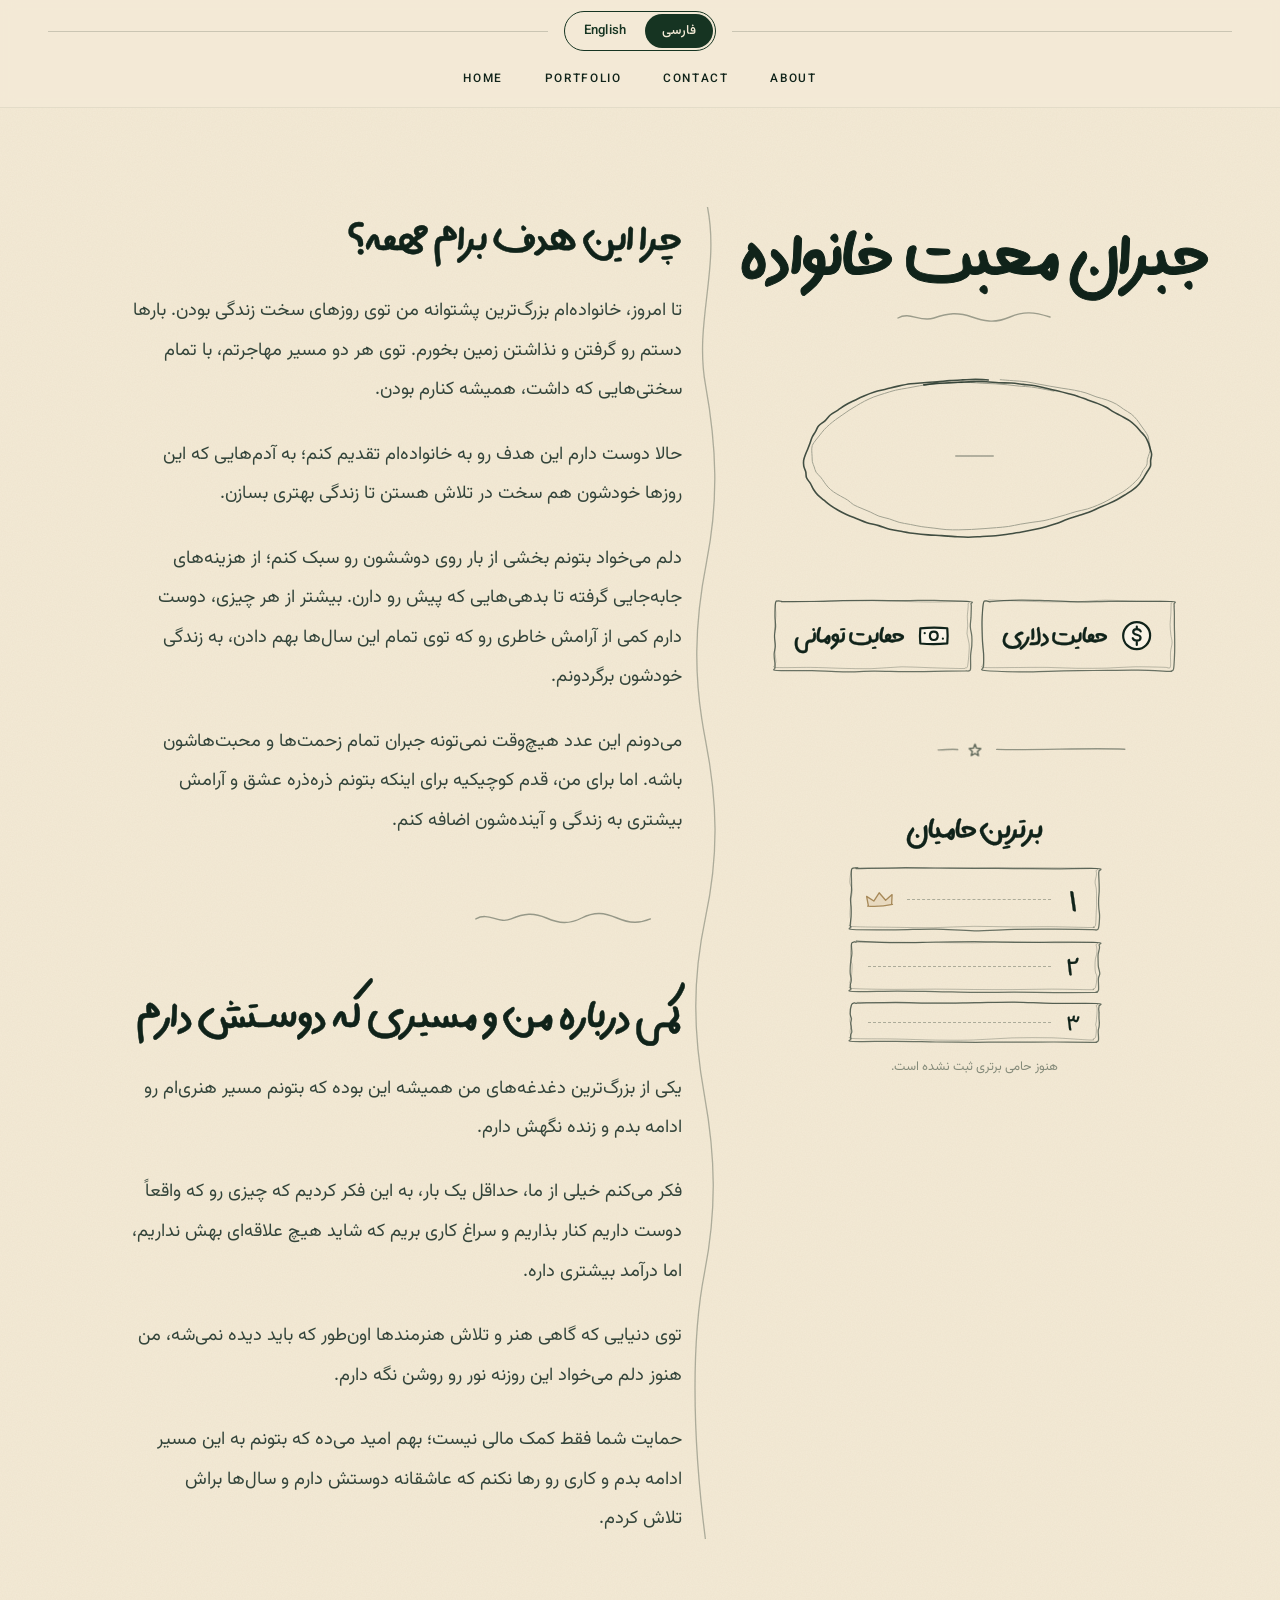
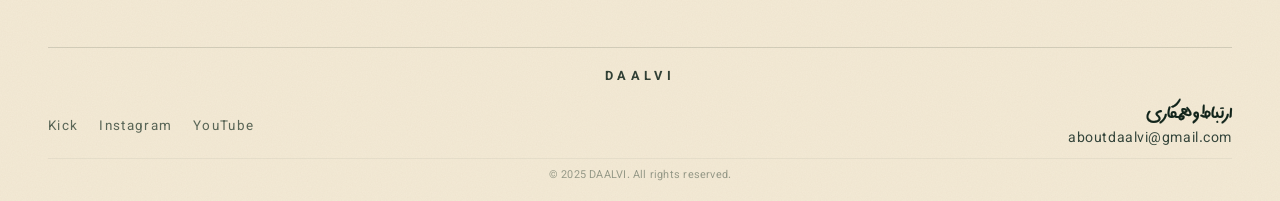
==== commit 66002990: "donate: keep header locked on top inside the Wix embed (viewport-aware offset) Co-Authored-By: Claud" ====
--- a/index.html
+++ b/index.html
@@ -15,7 +15,7 @@
 <link rel="preload" href="fonts/DigiSarve.ttf" as="font" type="font/ttf" crossorigin>
 <link rel="preload" href="fonts/Vazirmatn-Variable.ttf" as="font" type="font/ttf" crossorigin>
 <script>(function(){var h=document.documentElement;if(!(window.matchMedia&&matchMedia('(prefers-reduced-motion: reduce)').matches)){h.classList.add('ent-pre');setTimeout(function(){h.classList.remove("ent-pre");},9000);}})();</script>
-<link rel="stylesheet" href="donate.css?v=1794300003">
+<link rel="stylesheet" href="donate.css?v=1794300004">
 </head>
 <body>
 <a class="skip" href="#story">پرش به متن</a>
@@ -52,9 +52,10 @@
 <footer class="foot" id="foot"></footer>
 
 <noscript><p class="nojs">برای دیدن این صفحه جاوااسکریپت لازم است.</p></noscript>
-<script src="content.js?v=1794300003"></script>
-<script src="goal-model.js?v=1794300003"></script>
-<script src="donate.js?v=1794300003"></script>
+<script src="content.js?v=1794300004"></script>
+<script src="goal-model.js?v=1794300004"></script>
+<script src="donate.js?v=1794300004"></script>
+<script>/* Inside the daalvi.com embed the frame is as tall as the page, so CSS sticky cannot work. The frame asks the browser how much of it has scrolled above the visible window (works across origins) and moves the header down by that amount. */(function(){try{if(window.top===window.self)return}catch(e){}if(!window.IntersectionObserver)return;var bar=document.querySelector(".topstick"),b=document.body,th=[],i;for(i=0;i<=2000;i++)th.push(i/2000);new IntersectionObserver(function(es){var e=es[es.length-1],r=e.intersectionRect,c=e.boundingClientRect,o=0;if(r.height>0)o=Math.max(0,Math.min(r.top-c.top,c.height-bar.offsetHeight-8));bar.style.transform="translate3d(0,"+o+"px,0)"},{threshold:th}).observe(b)})();</script>
 <script>/* admin panel: Ctrl+Shift+E (same shortcut as Nur). The panel code is downloaded only then; visitors never get it. Inside the daalvi.com embed (an iframe) Chrome blocks private-network requests, so there the shortcut opens this same page as a top-level tab with #admin, where the panel opens itself. */(function(){var on=false;function framed(){try{return window.top!==window.self}catch(e){return true}}function load(cb){if(window.DonatePanel){cb();return}if(on)return;on=true;var s=document.createElement("script");s.src="panel.js?v=1";s.onload=cb;s.onerror=function(){on=false};document.head.appendChild(s)}document.addEventListener("keydown",function(e){if(e.ctrlKey&&e.shiftKey&&!e.altKey&&!e.metaKey&&(e.code==="KeyE"||e.key==="E"||e.key==="e")){e.preventDefault();if(framed()){window.open("https://daalx4.github.io/daalvi-donate/#admin","_blank","noopener");return}if(window.DonatePanel){window.DonatePanel.toggle();return}load(function(){window.DonatePanel.open()})}});if(!framed()&&location.hash==="#admin"){try{history.replaceState(null,"",location.pathname+location.search)}catch(e){}load(function(){window.DonatePanel.open()})}})();</script>
 </body>
 </html>
